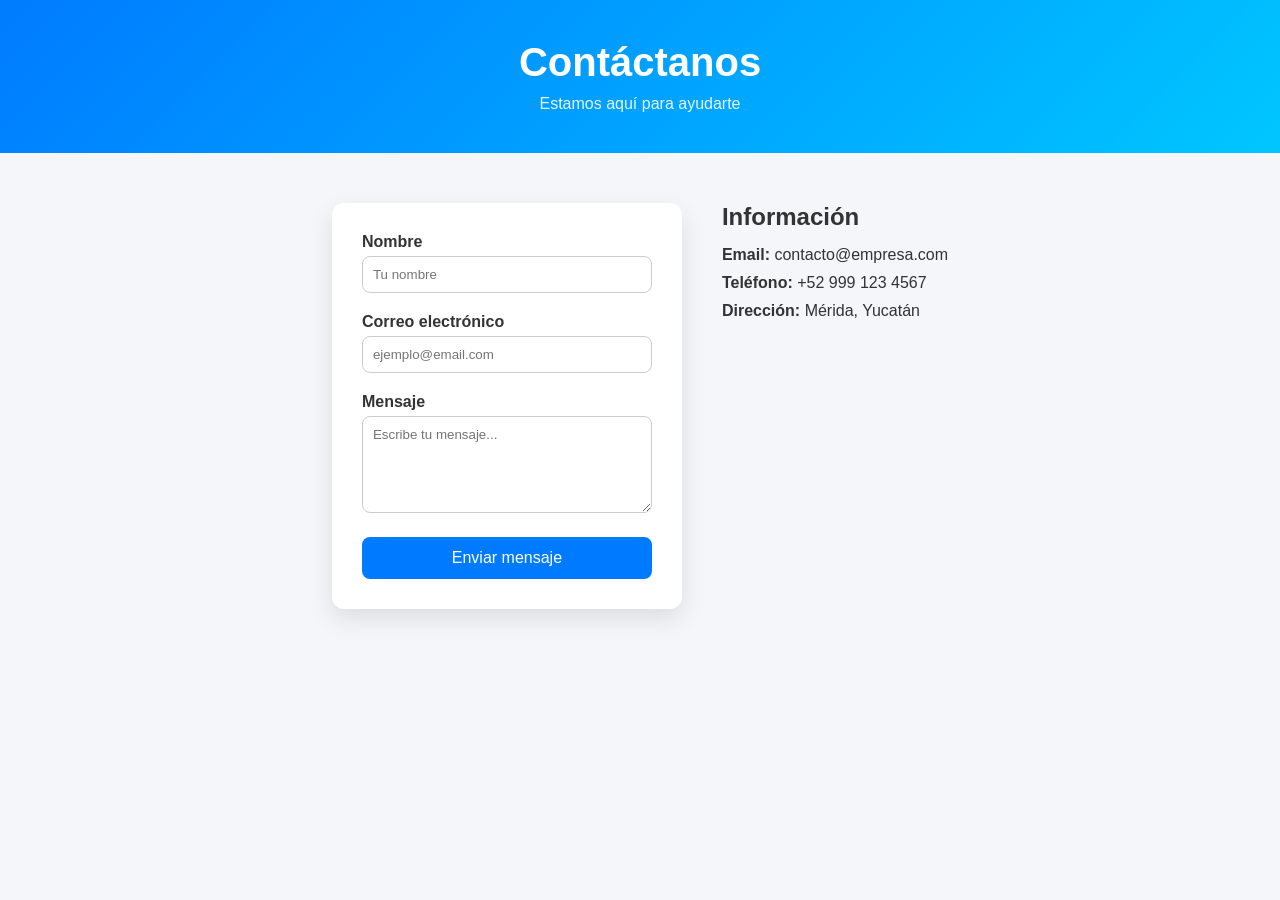
==== contacto.html @ 59ac613f "Página de contacto terminada" ====
<!DOCTYPE html>
<html lang="es">
<head>
    <meta charset="UTF-8">
    <meta name="viewport" content="width=device-width, initial-scale=1.0">
    <title>Contacto</title>
    <link rel="stylesheet" href="styless.css">
</head>
<body>

    <header class="header">
        <h1>Contáctanos</h1>
        <p>Estamos aquí para ayudarte</p>
    </header>

    <section class="contact-container">
        <form class="contact-form">
            <div class="form-group">
                <label>Nombre</label>
                <input type="text" placeholder="Tu nombre" required>
            </div>

            <div class="form-group">
                <label>Correo electrónico</label>
                <input type="email" placeholder="ejemplo@email.com" required>
            </div>

            <div class="form-group">
                <label>Mensaje</label>
                <textarea rows="5" placeholder="Escribe tu mensaje..." required></textarea>
            </div>

            <button type="submit">Enviar mensaje</button>
        </form>

        <div class="contact-info">
            <h2>Información</h2>
            <p><strong>Email:</strong> contacto@empresa.com</p>
            <p><strong>Teléfono:</strong> +52 999 123 4567</p>
            <p><strong>Dirección:</strong> Mérida, Yucatán</p>
        </div>
    </section>

</body>
</html>
---- styless.css ----
* {
    margin: 0;
    padding: 0;
    box-sizing: border-box;
    font-family: Arial, Helvetica, sans-serif;
}

body {
    background: #f4f6f9;
    color: #333;
}

/* HEADER */
.header {
    background: linear-gradient(135deg, #007BFF, #00c6ff);
    color: white;
    text-align: center;
    padding: 40px 20px;
}

.header h1 {
    font-size: 2.5rem;
}

.header p {
    margin-top: 10px;
    opacity: 0.9;
}

/* CONTENEDOR */
.contact-container {
    display: flex;
    justify-content: center;
    gap: 40px;
    padding: 50px;
    flex-wrap: wrap;
}

/* FORMULARIO */
.contact-form {
    background: white;
    padding: 30px;
    border-radius: 12px;
    width: 350px;
    box-shadow: 0 10px 25px rgba(0,0,0,0.1);
}

.form-group {
    margin-bottom: 20px;
}

.form-group label {
    display: block;
    margin-bottom: 5px;
    font-weight: bold;
}

.form-group input,
.form-group textarea {
    width: 100%;
    padding: 10px;
    border: 1px solid #ccc;
    border-radius: 8px;
    transition: 0.3s;
}

.form-group input:focus,
.form-group textarea:focus {
    border-color: #007BFF;
    outline: none;
}

/* BOTÓN */
button {
    width: 100%;
    padding: 12px;
    border: none;
    background: #007BFF;
    color: white;
    font-size: 1rem;
    border-radius: 8px;
    cursor: pointer;
    transition: 0.3s;
}

button:hover {
    background: #0056b3;
}

/* INFO */
.contact-info {
    max-width: 300px;
}

.contact-info h2 {
    margin-bottom: 15px;
}

.contact-info p {
    margin-bottom: 10px;
}

/* RESPONSIVE */
@media (max-width: 768px) {
    .contact-container {
        flex-direction: column;
        align-items: center;
    }
}
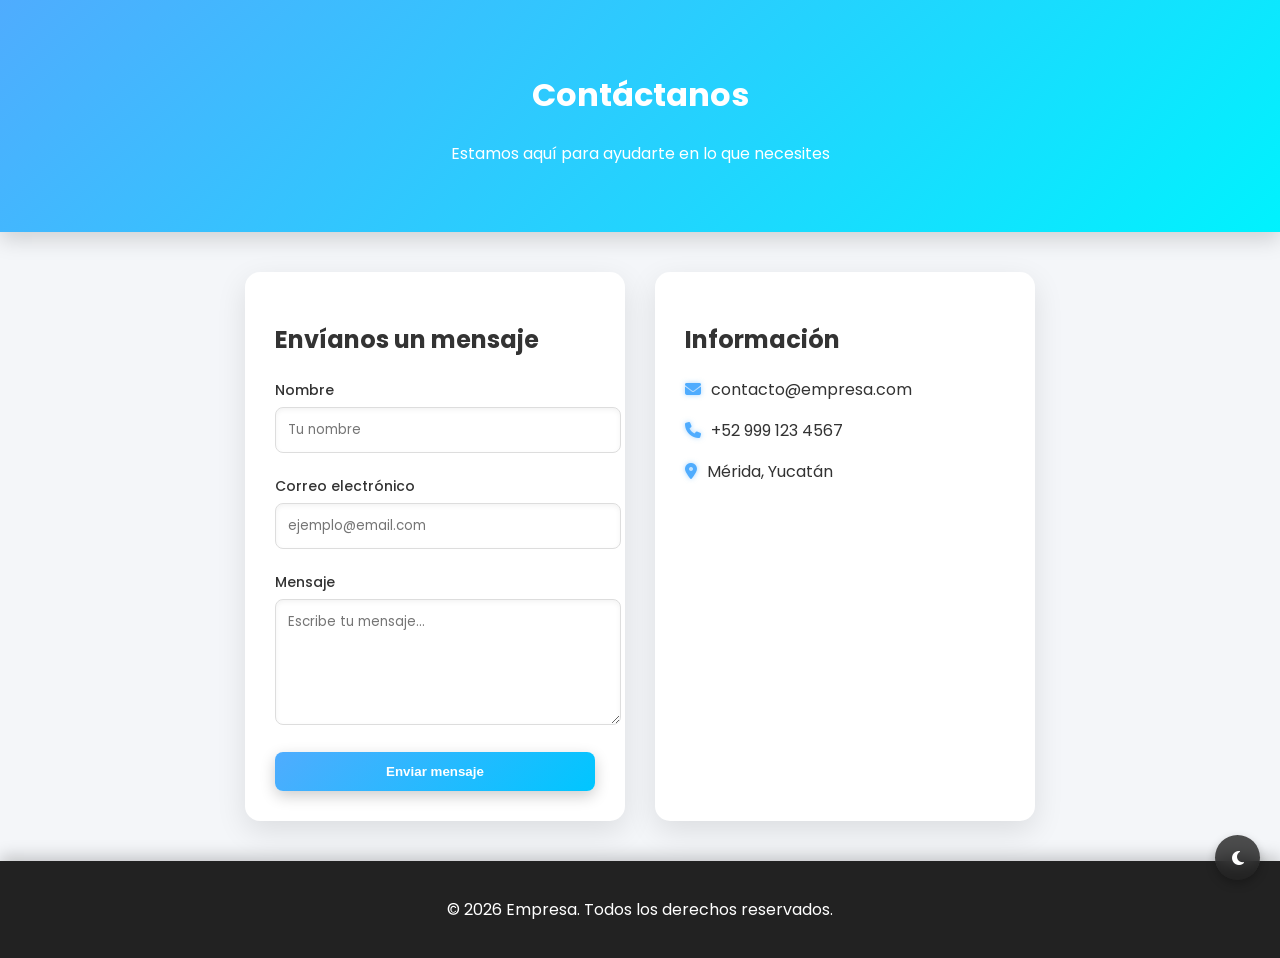
==== commit 6d1e7df1: "Modificacion de Nosotros y de Css" ====
--- a/contacto.html
+++ b/contacto.html
@@ -3,43 +3,97 @@
 <head>
     <meta charset="UTF-8">
     <meta name="viewport" content="width=device-width, initial-scale=1.0">
-    <title>Contacto</title>
+    <title>Contacto | Empresa</title>
+
+    <!-- Fuente -->
+    <link href="https://fonts.googleapis.com/css2?family=Poppins:wght@300;400;600&display=swap" rel="stylesheet">
+
+    <!-- Íconos -->
+    <link rel="stylesheet" href="https://cdnjs.cloudflare.com/ajax/libs/font-awesome/6.5.0/css/all.min.css">
+
+    <!-- CSS -->
     <link rel="stylesheet" href="styless.css">
 </head>
 <body>
 
+    <!-- BOTÓN DARK MODE -->
+    <button id="darkModeToggle" class="dark-btn" type="button" aria-label="Alternar modo oscuro">
+        <i class="fas fa-moon"></i>
+    </button>
+
+    <!-- HEADER -->
     <header class="header">
         <h1>Contáctanos</h1>
-        <p>Estamos aquí para ayudarte</p>
+        <p>Estamos aquí para ayudarte en lo que necesites</p>
     </header>
 
-    <section class="contact-container">
-        <form class="contact-form">
-            <div class="form-group">
-                <label>Nombre</label>
-                <input type="text" placeholder="Tu nombre" required>
-            </div>
+    <!-- CONTENIDO -->
+    <main>
+        <section class="contact-container">
 
-            <div class="form-group">
-                <label>Correo electrónico</label>
-                <input type="email" placeholder="ejemplo@email.com" required>
-            </div>
+            <!-- FORMULARIO -->
+            <form class="contact-form">
+                <h2>Envíanos un mensaje</h2>
 
-            <div class="form-group">
-                <label>Mensaje</label>
-                <textarea rows="5" placeholder="Escribe tu mensaje..." required></textarea>
-            </div>
+                <div class="form-group">
+                    <label for="nombre">Nombre</label>
+                    <input id="nombre" type="text" placeholder="Tu nombre" required>
+                </div>
 
-            <button type="submit">Enviar mensaje</button>
-        </form>
+                <div class="form-group">
+                    <label for="correo">Correo electrónico</label>
+                    <input id="correo" type="email" placeholder="ejemplo@email.com" required>
+                </div>
 
-        <div class="contact-info">
-            <h2>Información</h2>
-            <p><strong>Email:</strong> contacto@empresa.com</p>
-            <p><strong>Teléfono:</strong> +52 999 123 4567</p>
-            <p><strong>Dirección:</strong> Mérida, Yucatán</p>
-        </div>
-    </section>
+                <div class="form-group">
+                    <label for="mensaje">Mensaje</label>
+                    <textarea id="mensaje" rows="5" placeholder="Escribe tu mensaje..." required></textarea>
+                </div>
+
+                <button type="submit">Enviar mensaje</button>
+            </form>
+
+            <!-- INFORMACIÓN -->
+            <aside class="contact-info">
+                <h2>Información</h2>
+
+                <p><i class="fas fa-envelope"></i> contacto@empresa.com</p>
+                <p><i class="fas fa-phone"></i> +52 999 123 4567</p>
+                <p><i class="fas fa-map-marker-alt"></i> Mérida, Yucatán</p>
+
+            </aside>
+
+        </section>
+    </main>
+
+    <!-- FOOTER -->
+    <footer class="footer">
+        <p>© 2026 Empresa. Todos los derechos reservados.</p>
+    </footer>
+
+    <!-- JS -->
+    <script>
+        const toggleBtn = document.getElementById("darkModeToggle");
+        const body = document.body;
+
+        // Detectar modo oscuro del sistema
+        if (window.matchMedia("(prefers-color-scheme: dark)").matches) {
+            body.classList.add("dark");
+        }
+
+        toggleBtn.addEventListener("click", () => {
+            body.classList.toggle("dark");
+
+            const icon = toggleBtn.querySelector("i");
+            if (body.classList.contains("dark")) {
+                icon.classList.remove("fa-moon");
+                icon.classList.add("fa-sun");
+            } else {
+                icon.classList.remove("fa-sun");
+                icon.classList.add("fa-moon");
+            }
+        });
+    </script>
 
 </body>
 </html>
--- a/styless.css
+++ b/styless.css
@@ -1,106 +1,188 @@
+/* ===== BASE ===== */
 * {
-    margin: 0;
-    padding: 0;
-    box-sizing: border-box;
-    font-family: Arial, Helvetica, sans-serif;
+    transition: all 0.3s ease;
 }
 
 body {
+    margin: 0;
+    font-family: 'Poppins', sans-serif;
     background: #f4f6f9;
     color: #333;
 }
 
-/* HEADER */
+/* ===== BOTÓN DARK (PEQUEÑO ABAJO) ===== */
+.dark-btn {
+    position: fixed;
+    bottom: 20px;
+    right: 20px;
+
+    width: 45px;
+    height: 45px;
+
+    display: flex;
+    align-items: center;
+    justify-content: center;
+
+    background: rgba(34, 34, 34, 0.8);
+    -webkit-backdrop-filter: blur(10px);
+    backdrop-filter: blur(10px);
+
+    color: white;
+    border: none;
+    border-radius: 50%;
+    cursor: pointer;
+    z-index: 1000;
+
+    font-size: 16px;
+
+    box-shadow: 0 4px 10px rgba(0,0,0,0.25);
+}
+
+.dark-btn:hover {
+    transform: scale(1.1);
+}
+
+/* ===== HEADER ===== */
 .header {
-    background: linear-gradient(135deg, #007BFF, #00c6ff);
+    background: linear-gradient(135deg, #4facfe, #00f2fe);
     color: white;
     text-align: center;
-    padding: 40px 20px;
+    padding: 50px 20px;
+    box-shadow: 0 8px 20px rgba(0,0,0,0.15);
 }
 
-.header h1 {
-    font-size: 2.5rem;
+/* ===== CONTENEDOR ===== */
+.contact-container {
+    display: flex;
+    flex-wrap: wrap;
+    justify-content: center;
+    gap: 30px;
+    padding: 40px;
 }
 
-.header p {
-    margin-top: 10px;
-    opacity: 0.9;
+/* ===== TARJETAS ===== */
+.contact-form,
+.contact-info {
+    background: white;
+    padding: 30px;
+    border-radius: 15px;
+    width: 320px;
+    box-shadow: 0 10px 30px rgba(0,0,0,0.1);
 }
 
-/* CONTENEDOR */
-.contact-container {
-    display: flex;
-    justify-content: center;
-    gap: 40px;
-    padding: 50px;
-    flex-wrap: wrap;
+.contact-form:hover,
+.contact-info:hover {
+    transform: translateY(-10px);
+    box-shadow: 0 20px 40px rgba(0,0,0,0.15);
 }
 
-/* FORMULARIO */
-.contact-form {
-    background: white;
-    padding: 30px;
-    border-radius: 12px;
-    width: 350px;
-    box-shadow: 0 10px 25px rgba(0,0,0,0.1);
-}
-
+/* ===== FORM ===== */
 .form-group {
     margin-bottom: 20px;
 }
 
-.form-group label {
-    display: block;
-    margin-bottom: 5px;
-    font-weight: bold;
+label {
+    font-size: 14px;
+    font-weight: 500;
 }
 
-.form-group input,
-.form-group textarea {
+input, textarea {
     width: 100%;
-    padding: 10px;
-    border: 1px solid #ccc;
+    padding: 12px;
+    border: 1px solid #ddd;
     border-radius: 8px;
-    transition: 0.3s;
+    margin-top: 5px;
+    font-family: inherit;
+    box-shadow: inset 0 2px 5px rgba(0,0,0,0.05);
 }
 
-.form-group input:focus,
-.form-group textarea:focus {
-    border-color: #007BFF;
+input:focus, textarea:focus {
+    border-color: #4facfe;
+    box-shadow: 0 0 10px rgba(79,172,254,0.4);
     outline: none;
 }
 
-/* BOTÓN */
+/* ===== BOTÓN ===== */
 button {
     width: 100%;
     padding: 12px;
     border: none;
-    background: #007BFF;
+    border-radius: 8px;
+    background: linear-gradient(135deg, #4facfe, #00c6ff);
     color: white;
-    font-size: 1rem;
-    border-radius: 8px;
+    font-weight: 600;
     cursor: pointer;
-    transition: 0.3s;
+    box-shadow: 0 5px 15px rgba(0,0,0,0.2);
 }
 
 button:hover {
-    background: #0056b3;
+    transform: translateY(-2px);
+    box-shadow: 0 10px 25px rgba(0,0,0,0.3);
 }
 
-/* INFO */
-.contact-info {
-    max-width: 300px;
+button:active {
+    transform: scale(0.98);
 }
 
-.contact-info h2 {
-    margin-bottom: 15px;
+/* ===== ÍCONOS ===== */
+.contact-info p {
+    display: flex;
+    align-items: center;
+    gap: 10px;
 }
 
-.contact-info p {
-    margin-bottom: 10px;
+.contact-info i {
+    color: #4facfe;
+    text-shadow: 0 0 5px rgba(79,172,254,0.5);
 }
 
-/* RESPONSIVE */
+.contact-info p:hover i {
+    transform: scale(1.2);
+    color: #00c6ff;
+}
+
+/* ===== FOOTER ===== */
+.footer {
+    text-align: center;
+    padding: 20px;
+    background: #222;
+    color: white;
+    box-shadow: 0 -5px 15px rgba(0,0,0,0.2);
+}
+
+/* ===== MODO OSCURO ===== */
+body.dark {
+    background: #121212;
+    color: #e0e0e0;
+}
+
+body.dark .header {
+    background: linear-gradient(135deg, #141e30, #243b55);
+}
+
+body.dark .contact-form,
+body.dark .contact-info {
+    background: #1e1e1e;
+    color: #ddd;
+    box-shadow: 0 10px 30px rgba(0,0,0,0.6);
+}
+
+body.dark input,
+body.dark textarea {
+    background: #2a2a2a;
+    border: 1px solid #444;
+    color: white;
+}
+
+body.dark button {
+    background: linear-gradient(135deg, #141e30, #243b55);
+}
+
+body.dark .footer {
+    background: #111;
+}
+
+/* ===== RESPONSIVE ===== */
 @media (max-width: 768px) {
     .contact-container {
         flex-direction: column;
